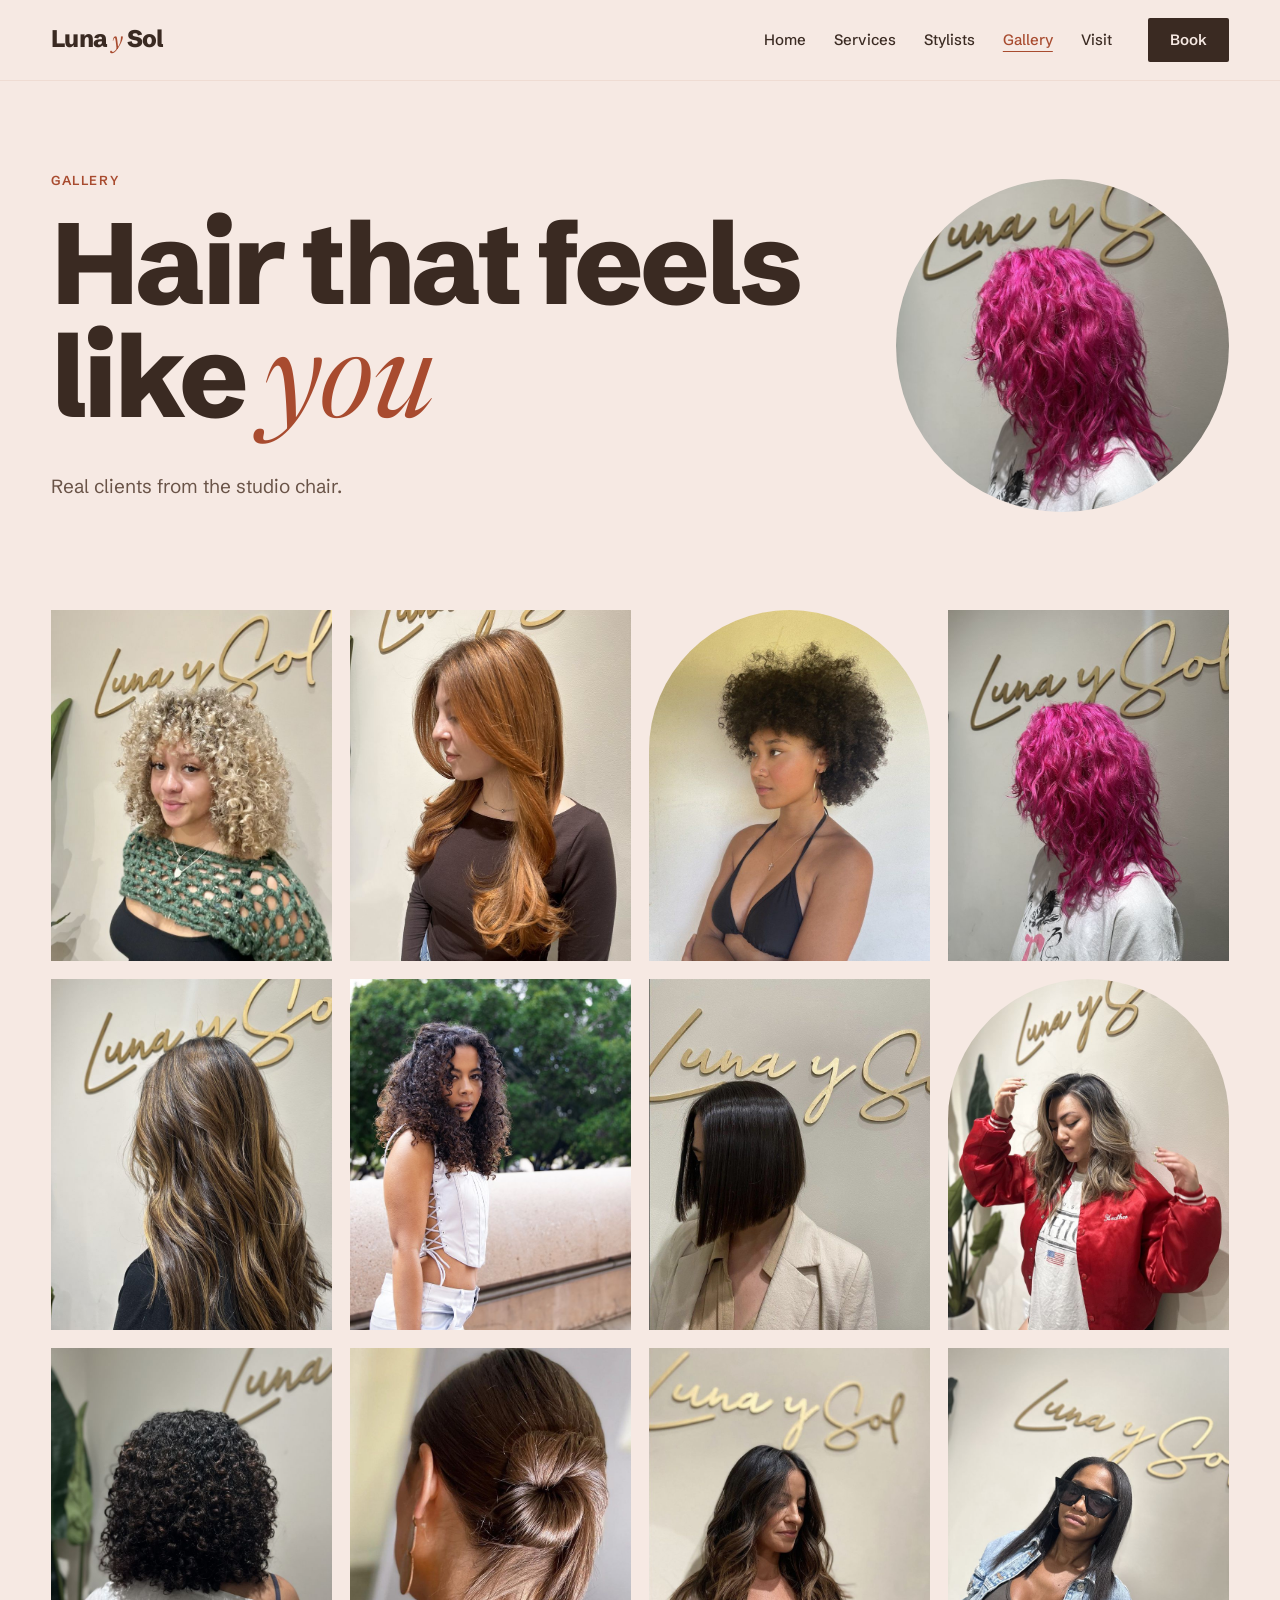
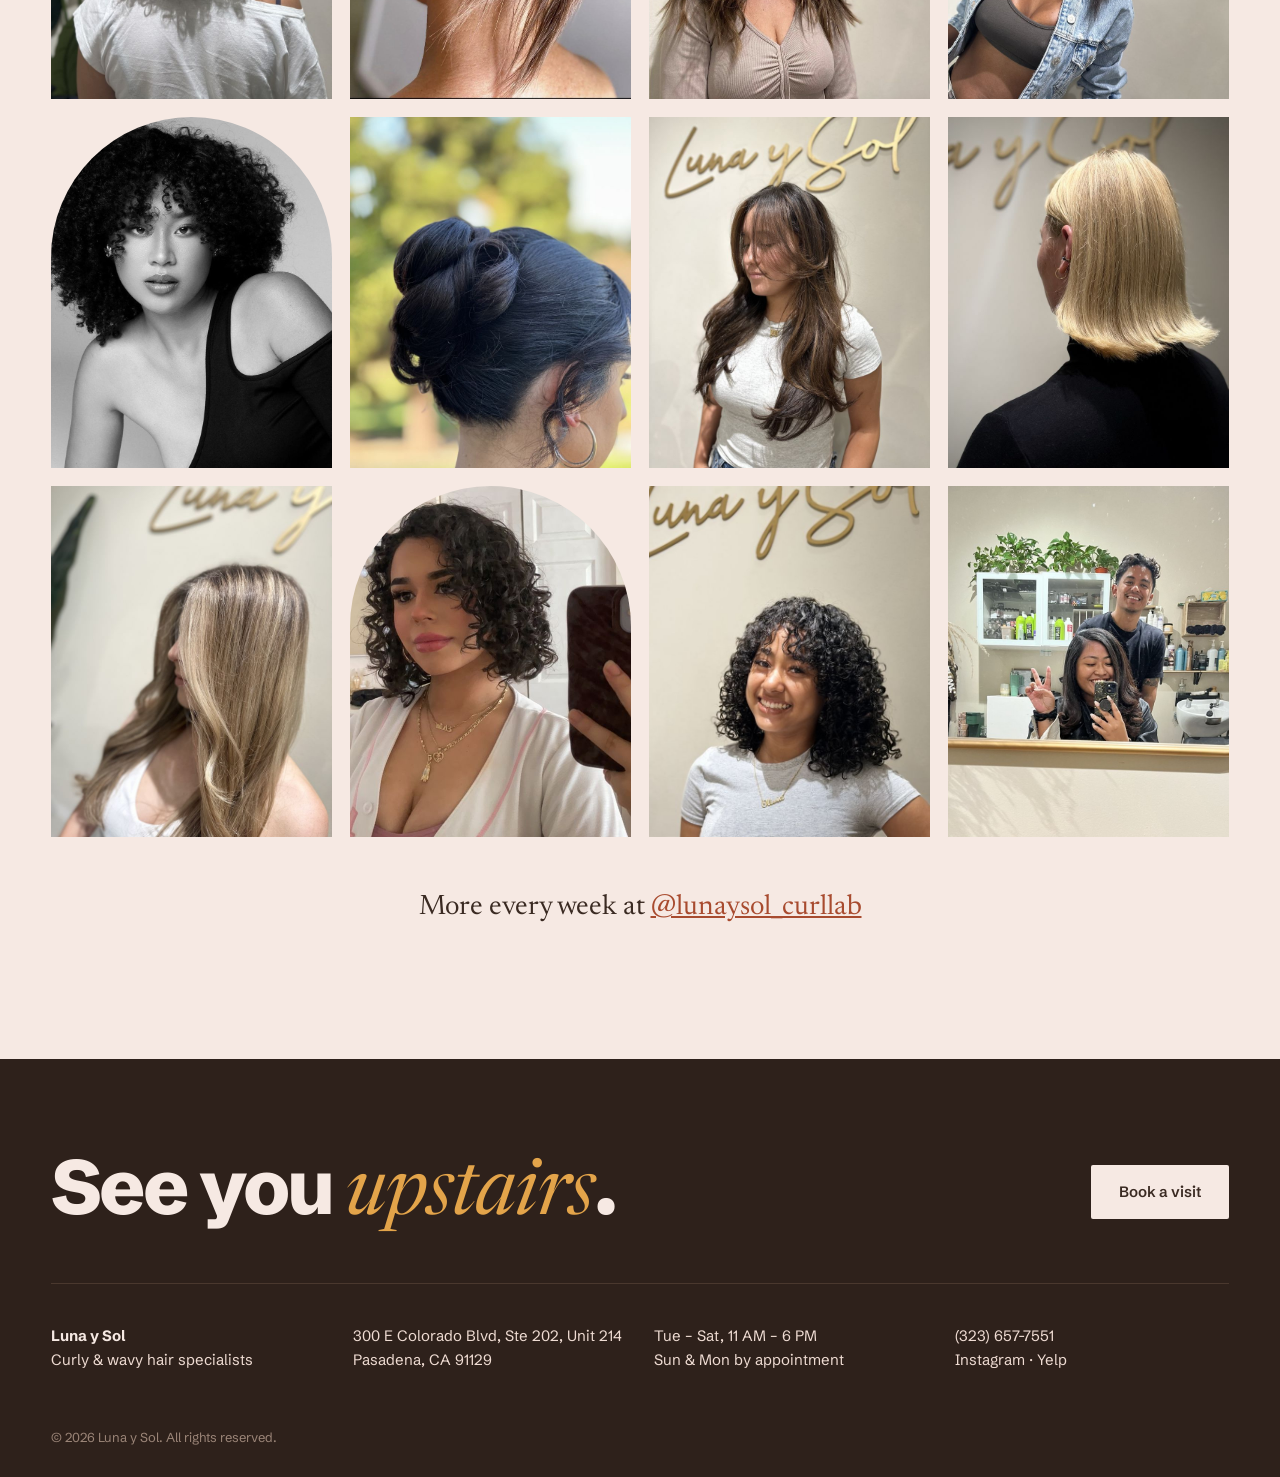
==== gallery.html @ 6b3426dd "Luna y Sol v8 concept Co-Authored-By: Claude Opus 5.5 <noreply@anthropic.com>" ====
<!doctype html>
<html lang="en">
<head>
<meta charset="utf-8">
<meta name="viewport" content="width=device-width, initial-scale=1">
<title>Gallery | Luna y Sol</title>
<meta name="description" content="Boutique hair studio in Old Pasadena. Curly and wavy cuts, lived-in color, texture services and extensions.">
<link rel="preconnect" href="https://fonts.googleapis.com">
<link rel="preconnect" href="https://fonts.gstatic.com" crossorigin>
<link href="https://fonts.googleapis.com/css2?family=Newsreader:ital,opsz,wght@0,6..72,400;1,6..72,400&family=Schibsted+Grotesk:wght@400;500;600;700;800&display=swap" rel="stylesheet">
<link rel="stylesheet" href="styles.css">

</head>
<body>
<a class="skip" href="#main">Skip to content</a>
<header class="site-head">
  <a class="mark" href="index.html">Luna <i>y</i> Sol</a>
  <nav class="nav" aria-label="Main"><a href="index.html">Home</a>
<a href="services.html">Services</a>
<a href="stylists.html">Stylists</a>
<a href="gallery.html" aria-current="page">Gallery</a>
<a href="visit.html">Visit</a></nav>
  <a class="head-book" href="visit.html#book">Book</a>
  <details class="menu">
    <summary>Menu</summary>
    <nav aria-label="Mobile"><a href="index.html">Home</a>
<a href="services.html">Services</a>
<a href="stylists.html">Stylists</a>
<a href="gallery.html" aria-current="page">Gallery</a>
<a href="visit.html">Visit</a><a href="visit.html#book">Book</a></nav>
  </details>
</header>
<main id="main">
<section class="page-head">
  <div>
    <p class="label">Gallery</p>
    <h1>Hair that feels like <i>you</i></h1>
    <p class="lede">Real clients from the studio chair.</p>
  </div>
  <img class="ph-sun" src="images/photo14.jpg" alt="">
</section>
<div class="gal">
<figure><img src="images/photo16.jpg" alt="Blonde spiral curls under the gold Luna y Sol sign" loading="lazy"></figure>
<figure><img src="images/photo12.jpg" alt="Long copper layers with soft face-framing" loading="lazy"></figure>
<figure><img src="images/photo4.jpg" alt="Rounded coily shape, natural texture" loading="lazy"></figure>
<figure><img src="images/photo14.jpg" alt="Vivid magenta waves" loading="lazy"></figure>
<figure><img src="images/photo18.jpg" alt="Lived-in brunette balayage" loading="lazy"></figure>
<figure><img src="images/photo2.jpg" alt="Defined curls photographed outdoors" loading="lazy"></figure>
<figure><img src="images/photo15.jpg" alt="Glossy blunt bob" loading="lazy"></figure>
<figure><img src="images/photo3.jpg" alt="Bronde waves with curtain fringe" loading="lazy"></figure>
<figure><img src="images/photo19.jpg" alt="Dense curly cut from behind" loading="lazy"></figure>
<figure><img src="images/photo11.jpg" alt="Low sculpted bun" loading="lazy"></figure>
<figure><img src="images/photo5.jpg" alt="Dark chocolate waves" loading="lazy"></figure>
<figure><img src="images/photo13.jpg" alt="Sleek long straight hair" loading="lazy"></figure>
<figure><img src="images/photo1.jpg" alt="Black and white portrait of full curls" loading="lazy"></figure>
<figure><img src="images/photo17.jpg" alt="Twisted updo with pins" loading="lazy"></figure>
<figure><img src="images/photo6.jpg" alt="Long layers with curtain bangs" loading="lazy"></figure>
<figure><img src="images/photo10.jpg" alt="Platinum blunt bob from behind" loading="lazy"></figure>
<figure><img src="images/photo20.jpg" alt="Soft blonde ribbons of color" loading="lazy"></figure>
<figure><img src="images/photo7.jpg" alt="Curly bob mirror selfie" loading="lazy"></figure>
<figure><img src="images/photo9.jpg" alt="Smiling client with shoulder-length curls" loading="lazy"></figure>
<figure><img src="images/photo8.jpg" alt="Hector and a client in the studio mirror" loading="lazy"></figure>
</div>
<p class="gal-more">More every week at <a href="https://www.instagram.com/lunaysol_curllab/">@lunaysol_curllab</a></p>
</main>
<footer class="site-foot">
  <div class="foot-top">
    <p class="foot-tag">See you <i>upstairs</i>.</p>
    <a class="btn light" href="visit.html#book">Book a visit</a>
  </div>
  <div class="foot-grid">
    <p><b>Luna y Sol</b><br>Curly &amp; wavy hair specialists</p>
    <p>300 E Colorado Blvd, Ste 202, Unit 214<br>Pasadena, CA 91129</p>
    <p>Tue – Sat, 11 AM – 6 PM<br>Sun &amp; Mon by appointment</p>
    <p><a href="tel:+13236577551">(323) 657-7551</a><br><a href="https://www.instagram.com/lunaysol_curllab/">Instagram</a> · <a href="https://www.yelp.com/biz/luna-y-sol-pasadena">Yelp</a></p>
  </div>
  <p class="copy">&copy; 2026 Luna y Sol. All rights reserved.</p>
</footer>
</body>
</html>
---- styles.css ----
:root{
  --clay:#A84B2F; --clay-2:#8C3B23; --sun:#E3A44A;
  --blush:#F6E9E3; --blush-2:#EFDCD3; --pampas:#C9AE8A;
  --brass:#B08D57; --brass-deep:#7A5C30;
  --espresso:#3A2A22; --espresso-2:#2E211B; --muted:#6A5448;
  --sans:"Schibsted Grotesk", system-ui, sans-serif; --serif:"Newsreader", Georgia, serif;
  --pad:clamp(16px,4vw,60px);
}
*{box-sizing:border-box}
html{scroll-behavior:smooth}
body{margin:0;background:var(--blush);color:var(--espresso);font:400 17px/1.6 var(--sans);-webkit-font-smoothing:antialiased}
img{display:block;max-width:100%}
a{color:inherit}
h1,h2,h3{font-family:var(--sans);font-weight:800;letter-spacing:-.035em;line-height:.98;margin:0}
i{font-family:var(--serif);font-weight:400;font-style:italic;letter-spacing:-.01em}
p{margin:0 0 1em}
.label{font:600 13px/1.4 var(--sans);letter-spacing:.12em;text-transform:uppercase;color:var(--clay);margin:0 0 18px}
.skip{position:absolute;left:-999px}.skip:focus{left:16px;top:16px;background:#fff;padding:8px 12px;z-index:9}
:focus-visible{outline:2px solid var(--clay);outline-offset:3px}
.btn{display:inline-block;background:var(--clay);color:var(--blush);padding:15px 28px;border-radius:2px;text-decoration:none;font-weight:600;font-size:15px;transition:background .2s}
.btn:hover{background:var(--clay-2)}
.btn.light{background:var(--blush);color:var(--espresso)}
.btn.light:hover{background:#fff}
.u-link{font-weight:600;font-size:15px;text-decoration:underline;text-underline-offset:5px;text-decoration-thickness:1px}
.u-link.light{color:var(--blush)}
.actions{display:flex;flex-wrap:wrap;align-items:center;gap:20px 28px;margin-top:28px}
.actions.center{justify-content:center}

/* header */
.site-head{display:flex;align-items:center;gap:36px;padding:18px var(--pad);background:var(--blush);position:sticky;top:0;z-index:20;border-bottom:1px solid var(--blush-2)}
.mark{font:800 24px/1 var(--sans);letter-spacing:-.03em;text-decoration:none;margin-right:auto}
.mark i{color:var(--clay)}
.nav{display:flex;gap:28px;font-weight:500;font-size:15px}
.nav a{text-decoration:none}
.nav a:hover,.nav a[aria-current]{color:var(--clay)}
.nav a[aria-current]{text-decoration:underline;text-underline-offset:6px}
.head-book{background:var(--espresso);color:var(--blush);padding:10px 22px;text-decoration:none;font-weight:600;font-size:15px;border-radius:2px}
.head-book:hover{background:var(--clay)}
.menu{display:none;position:relative}
.menu summary{list-style:none;cursor:pointer;font-weight:700;font-size:15px}
.menu summary::-webkit-details-marker{display:none}
.menu nav{position:absolute;right:0;top:40px;background:var(--espresso);color:var(--blush);display:flex;flex-direction:column;min-width:220px;padding:10px 0}
.menu nav a{padding:12px 22px;text-decoration:none}

/* hero */
.hero{padding:clamp(32px,5vw,72px) var(--pad) clamp(56px,7vw,96px);overflow:hidden}
.hero-stage{display:grid;grid-template-columns:1fr auto 1fr;align-items:center;gap:clamp(12px,2vw,32px)}
.w{font:800 clamp(64px,13vw,220px)/.8 var(--sans);letter-spacing:-.06em}
.w1{text-align:right}
.w2{color:var(--clay)}
.w1 i{font-family:var(--serif);font-weight:400;color:var(--clay);font-size:.62em;letter-spacing:0}
.sun{width:clamp(240px,34vw,520px);aspect-ratio:1;border-radius:50%;overflow:hidden;background:var(--sun)}
.sun img{width:100%;height:100%;object-fit:cover;object-position:center 40%}
.hero-foot{display:grid;grid-template-columns:auto 1fr auto;gap:20px 48px;align-items:end;margin-top:clamp(40px,5vw,72px);padding-top:24px;border-top:2px solid var(--espresso)}
.hero-foot h1{font-size:clamp(34px,3.6vw,56px)}
.hero-foot h1 i{color:var(--clay)}
.hero-foot p{margin:0;max-width:22em;color:var(--muted)}
.hero-foot .actions{margin:0}

/* intro */
.intro{padding:clamp(64px,9vw,140px) var(--pad);background:var(--blush-2)}
.intro-big{font:700 clamp(30px,3.9vw,60px)/1.08 var(--sans);letter-spacing:-.03em;max-width:20em}
.intro-big span{color:var(--clay)}
.intro-small{font:400 clamp(20px,1.8vw,26px)/1.4 var(--serif);margin:32px 0 0 auto;max-width:24em}

/* menu board */
.board{background:var(--clay);color:var(--blush);padding:clamp(64px,9vw,130px) var(--pad)}
.board-head{display:flex;justify-content:space-between;align-items:end;gap:20px 60px;flex-wrap:wrap;margin-bottom:40px}
.board-head h2{font-size:clamp(56px,8vw,128px)}
.board-head p{max-width:28em;margin:0}
.board-row{border-top:1px solid rgba(246,233,227,.4)}
.board-row:last-of-type{border-bottom:1px solid rgba(246,233,227,.4)}
.board-row summary{list-style:none;cursor:pointer;display:flex;justify-content:space-between;align-items:baseline;gap:20px;padding:22px 0}
.board-row summary::-webkit-details-marker{display:none}
.b-name{font:800 clamp(34px,5.2vw,84px)/1 var(--sans);letter-spacing:-.045em;transition:transform .25s}
.board-row summary:hover .b-name{transform:translateX(12px)}
.b-kick{font-family:var(--serif);font-size:clamp(18px,1.6vw,24px);white-space:nowrap;position:relative;padding-right:34px}
.b-kick::after{content:"+";position:absolute;right:0;top:-2px;font:400 26px var(--sans)}
.board-row[open] .b-kick::after{content:"–"}
.b-body{display:grid;grid-template-columns:220px 1fr;gap:clamp(20px,4vw,56px);padding:4px 0 40px;align-items:start}
.b-body img{aspect-ratio:3/4;object-fit:cover;width:100%;border-radius:999px 999px 0 0}
.b-body p{font-size:19px;max-width:36em}
.b-body ul{list-style:none;padding:0;margin:0 0 28px;display:flex;flex-wrap:wrap;gap:10px 26px;font-weight:600}
.board-note{margin:36px 0 0}.board-note a{font-weight:600}
.board.full{padding-top:clamp(40px,5vw,64px)}

/* signature */
.signature{display:grid;grid-template-columns:1fr 1fr;align-items:center;gap:clamp(32px,6vw,100px);padding:clamp(72px,10vw,150px) var(--pad) clamp(72px,10vw,150px) 0;overflow:hidden}
.sig-sun{aspect-ratio:1;border-radius:0 50% 50% 0;overflow:hidden;background:var(--sun)}
.sig-sun img{width:100%;height:100%;object-fit:cover;object-position:center 30%}
.sig-copy h2{font-size:clamp(48px,6vw,96px);margin-bottom:28px}
.sig-copy h2 i{color:var(--clay)}
.sig-copy .result{font:400 26px/1.3 var(--serif);color:var(--clay);margin:24px 0}
.steps{list-style:none;counter-reset:s;padding:0;margin:0 0 32px}
.steps li{counter-increment:s;padding:12px 0;border-top:1px solid var(--pampas);font-weight:600}
.steps li::before{content:counter(s,decimal-leading-zero);color:var(--clay);margin-right:18px;font-weight:500}

/* textures */
.textures{padding:0 var(--pad) clamp(72px,10vw,150px);text-align:center}
.textures h2{font-size:clamp(40px,5.4vw,84px);margin-bottom:56px}
.textures h2 i{color:var(--clay)}
.tx-row{display:grid;grid-template-columns:repeat(4,1fr);gap:clamp(16px,3vw,44px)}
.tx-row figure{margin:0}
.tx-row img{aspect-ratio:1;border-radius:50%;object-fit:cover;width:100%;transition:transform .35s}
.tx-row figure:hover img{transform:scale(1.03)}
.tx-row figcaption{padding-top:18px;color:var(--muted);font-size:15px}
.tx-row b{display:block;font:800 30px/1.1 var(--sans);letter-spacing:-.03em;color:var(--espresso);margin-bottom:4px}

/* stylists home */
.stylists-home{background:var(--espresso);color:var(--blush-2);padding:clamp(72px,10vw,140px) var(--pad)}
.sth-head{display:flex;justify-content:space-between;align-items:end;flex-wrap:wrap;gap:20px;margin-bottom:56px}
.sth-head h2{font-size:clamp(48px,7vw,112px);color:var(--blush)}
.sth-head i{color:var(--sun)}
.st-pair{display:grid;grid-template-columns:1fr 1fr;gap:clamp(24px,4vw,64px)}
.st-card:nth-child(2){margin-top:110px}
.st-card img{aspect-ratio:4/5;object-fit:cover;object-position:center 25%;width:100%;margin-bottom:22px}
.st-card h3{font-size:48px;color:var(--blush)}
.st-card .label{color:var(--sun);margin:8px 0 14px}
.st-card p:last-child{max-width:30em}

/* reviews */
.reviews{padding:clamp(72px,10vw,140px) var(--pad);text-align:center}
.rev-stack{max-width:960px;margin:0 auto 36px}
.rev-stack blockquote{margin:0;padding:36px 0}
.rev-stack blockquote+blockquote{border-top:1px solid var(--pampas)}
.rev-stack p{font:400 clamp(24px,2.6vw,38px)/1.25 var(--serif)}
cite{font-style:normal;font-weight:700;font-size:14px;letter-spacing:.12em;text-transform:uppercase;color:var(--clay)}

/* visit home */
.visit-home{display:grid;grid-template-columns:3fr 2fr;background:var(--clay);color:var(--blush)}
.vh-block{padding:clamp(64px,9vw,130px) var(--pad)}
.vh-block .label{color:var(--blush-2)}
.vh-block h2{font-size:clamp(44px,5.6vw,90px);margin-bottom:28px}
.vh-hours{background:var(--clay-2);padding:clamp(64px,9vw,130px) var(--pad)}
.vh-hours h3{font-size:32px;margin-bottom:20px}
.hours{width:100%;border-collapse:collapse}
.hours th,.hours td{text-align:left;font-weight:500;padding:11px 0;border-bottom:1px solid rgba(246,233,227,.3)}
.hours td{text-align:right;font-weight:400}
.hours.dark th,.hours.dark td{border-color:var(--pampas)}

/* footer */
.site-foot{background:var(--espresso-2);color:var(--blush-2);padding:clamp(56px,7vw,100px) var(--pad) 30px}
.foot-top{display:flex;justify-content:space-between;align-items:center;flex-wrap:wrap;gap:24px;padding-bottom:48px;border-bottom:1px solid #4a382e}
.foot-tag{font:800 clamp(40px,6vw,92px)/1 var(--sans);letter-spacing:-.04em;margin:0;color:var(--blush)}
.foot-tag i{color:var(--sun)}
.foot-grid{display:grid;grid-template-columns:repeat(4,1fr);gap:28px;padding-top:40px;font-size:15px}
.foot-grid b{color:var(--blush)}
.foot-grid a{text-decoration:none}.foot-grid a:hover{color:var(--sun)}
.copy{font-size:13px;color:#9b8578;margin:40px 0 0}

/* page head */
.page-head{display:grid;grid-template-columns:1fr auto;gap:40px;align-items:center;padding:clamp(48px,7vw,100px) var(--pad)}
.page-head h1{font-size:clamp(56px,9vw,150px)}
.page-head h1 i{color:var(--clay)}
.lede{max-width:30em;margin-top:24px;font-size:19px;color:var(--muted)}
.ph-sun{width:clamp(180px,26vw,380px);aspect-ratio:1;border-radius:50%;object-fit:cover}

/* services page */
.pricing{padding:clamp(64px,9vw,130px) var(--pad);max-width:1000px}
.pricing h2{font-size:clamp(40px,5vw,72px);margin-bottom:24px}
.pricing h2 i{color:var(--clay)}
.pricing p{font-size:20px;color:var(--muted)}

/* stylists page */
.st-list{padding:0 var(--pad)}
.st-full{display:grid;grid-template-columns:5fr 7fr;gap:clamp(28px,5vw,90px);align-items:center;padding:clamp(48px,7vw,100px) 0;border-top:2px solid var(--espresso)}
.st-sun{aspect-ratio:4/5;border-radius:999px 999px 0 0;overflow:hidden}
.st-sun img{width:100%;height:100%;object-fit:cover;object-position:center 25%}
.st-full h2{font-size:clamp(64px,9vw,150px);margin-bottom:24px}
.st-bio{font:400 clamp(21px,1.9vw,28px)/1.45 var(--serif)}
.st-full .btn{margin-top:14px}

/* gallery */
.gal{display:grid;grid-template-columns:repeat(4,1fr);gap:clamp(10px,1.4vw,20px);padding:0 var(--pad)}
.gal figure{margin:0}
.gal img{width:100%;aspect-ratio:4/5;object-fit:cover}
.gal figure:nth-child(5n+3) img{border-radius:999px 999px 0 0}
.gal-more{text-align:center;padding:56px var(--pad) 110px;font:400 28px var(--serif)}
.gal-more a{color:var(--clay)}

/* visit page */
.visit-page{display:grid;grid-template-columns:3fr 2fr;gap:clamp(32px,6vw,100px);padding:0 var(--pad) clamp(56px,8vw,110px)}
.vp-col h2{font-size:32px;margin-bottom:22px}
.vp-big{font:700 clamp(26px,2.6vw,38px)/1.2 var(--sans);letter-spacing:-.02em}
.expect{background:var(--blush-2);padding:clamp(56px,8vw,110px) var(--pad)}
.expect h2{font-size:clamp(40px,5vw,72px);margin-bottom:36px}
.expect h2 i{color:var(--clay)}
.expect ul{list-style:none;padding:0;margin:0;display:grid;grid-template-columns:repeat(5,1fr);gap:0 28px}
.expect li{padding:16px 0;border-top:1px solid var(--pampas);font-weight:500}
.book{background:var(--clay);color:var(--blush);text-align:center;padding:clamp(72px,10vw,150px) var(--pad);scroll-margin-top:70px}
.book h2{font-size:clamp(48px,7vw,112px);margin-bottom:28px}
.book h2 i{color:var(--espresso)}
.book p{max-width:34em;margin:0 auto;font-size:19px}

@media (max-width:1000px){
  .nav,.head-book{display:none}
  .menu{display:block}
  .hero-foot{grid-template-columns:1fr}
  .signature{grid-template-columns:1fr;padding-right:var(--pad)}
  .sig-sun{width:88%}
  .sig-copy{padding-left:var(--pad)}
  .tx-row{grid-template-columns:1fr 1fr;row-gap:40px}
  .visit-home{grid-template-columns:1fr}
  .foot-grid{grid-template-columns:1fr 1fr}
  .st-full,.visit-page{grid-template-columns:1fr}
  .st-sun{max-width:440px}
  .gal{grid-template-columns:repeat(3,1fr)}
  .expect ul{grid-template-columns:repeat(2,1fr)}
}
@media (max-width:640px){
  body{font-size:16px}
  .hero-stage{grid-template-columns:1fr;justify-items:center;gap:0}
  .w{font-size:clamp(84px,27vw,150px)}
  .w1{text-align:center;margin-bottom:-.12em;position:relative;z-index:1}
  .w2{margin-top:-.12em;position:relative;z-index:1}
  .sun{width:78vw}
  .board-row summary{flex-direction:column;gap:6px}
  .b-kick{padding-right:0}
  .b-kick::after{display:none}
  .b-body{grid-template-columns:1fr}
  .b-body img{max-width:240px}
  .st-pair{grid-template-columns:1fr}
  .st-card:nth-child(2){margin-top:20px}
  .foot-grid{grid-template-columns:1fr}
  .page-head{grid-template-columns:1fr}
  .ph-sun{width:160px;order:-1}
  .gal{grid-template-columns:1fr 1fr}
  .expect ul{grid-template-columns:1fr}
}
@media (prefers-reduced-motion:reduce){*{transition:none!important;scroll-behavior:auto!important}}
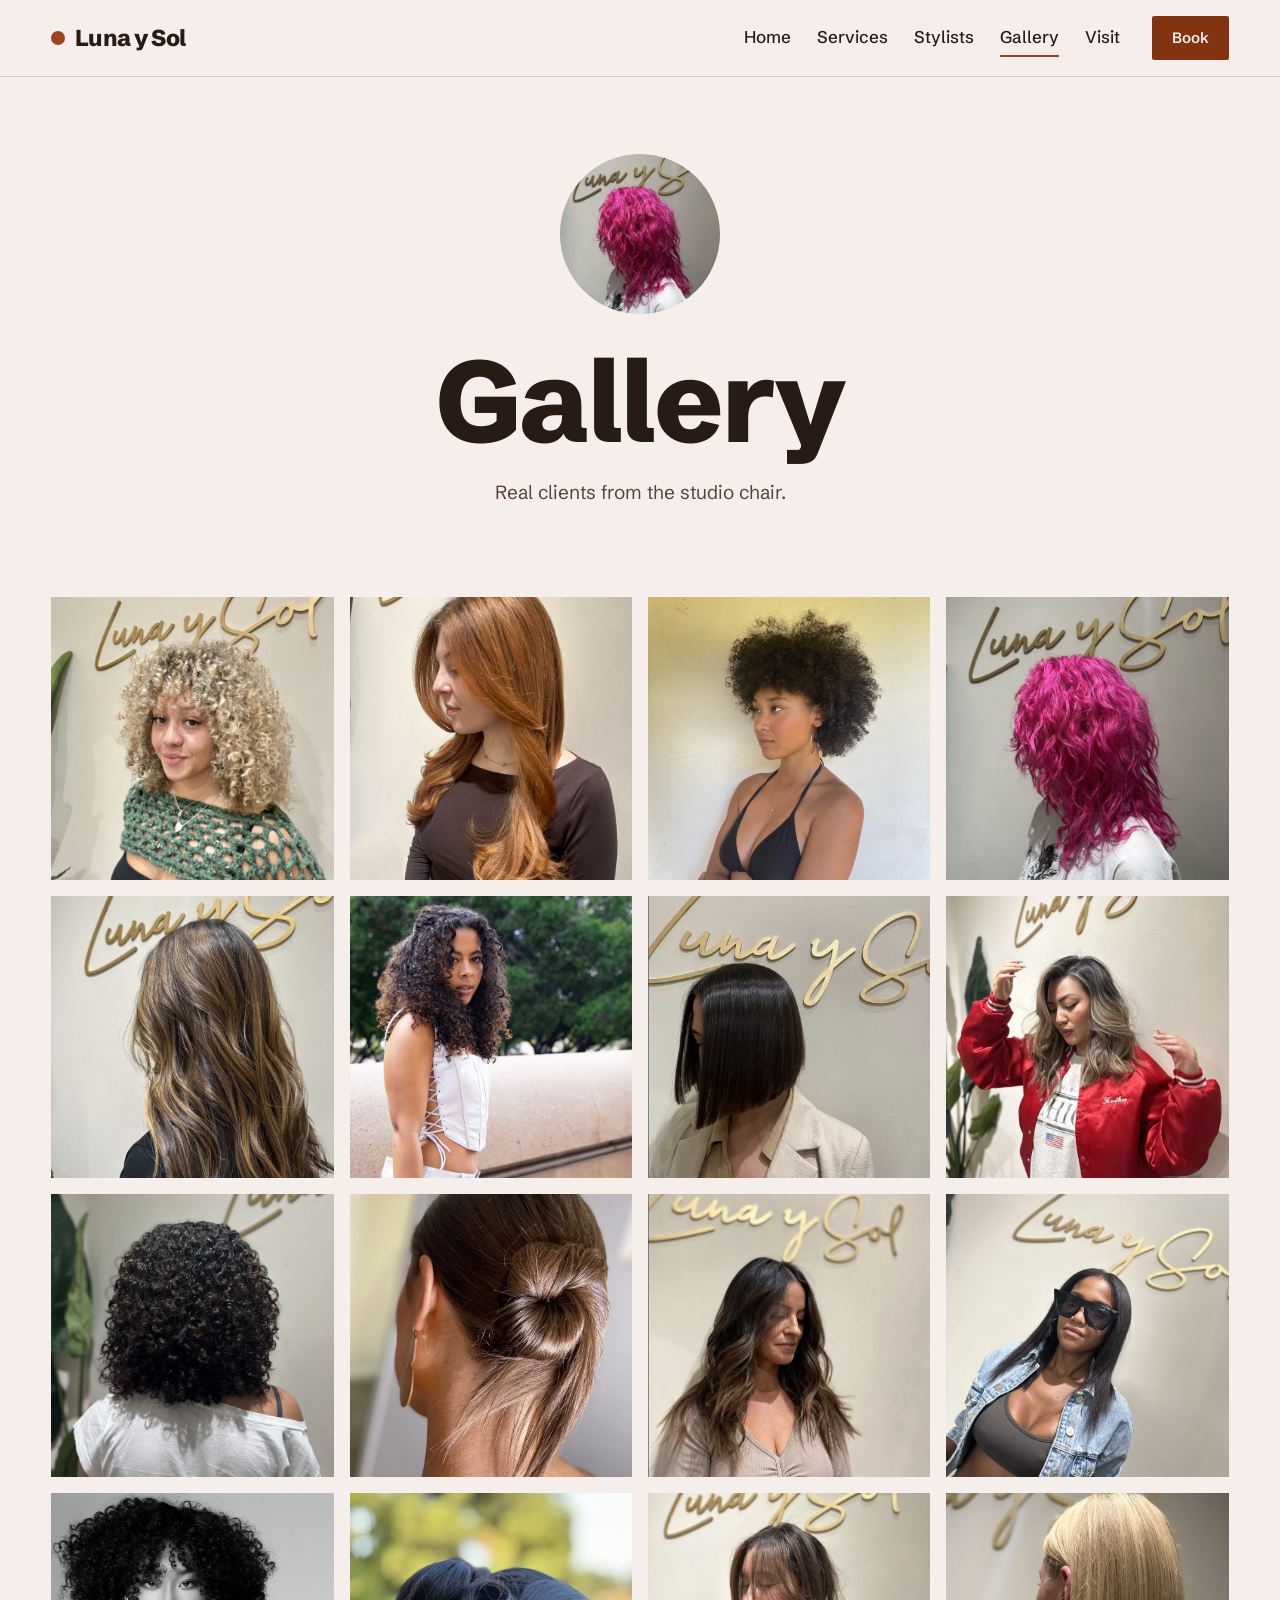
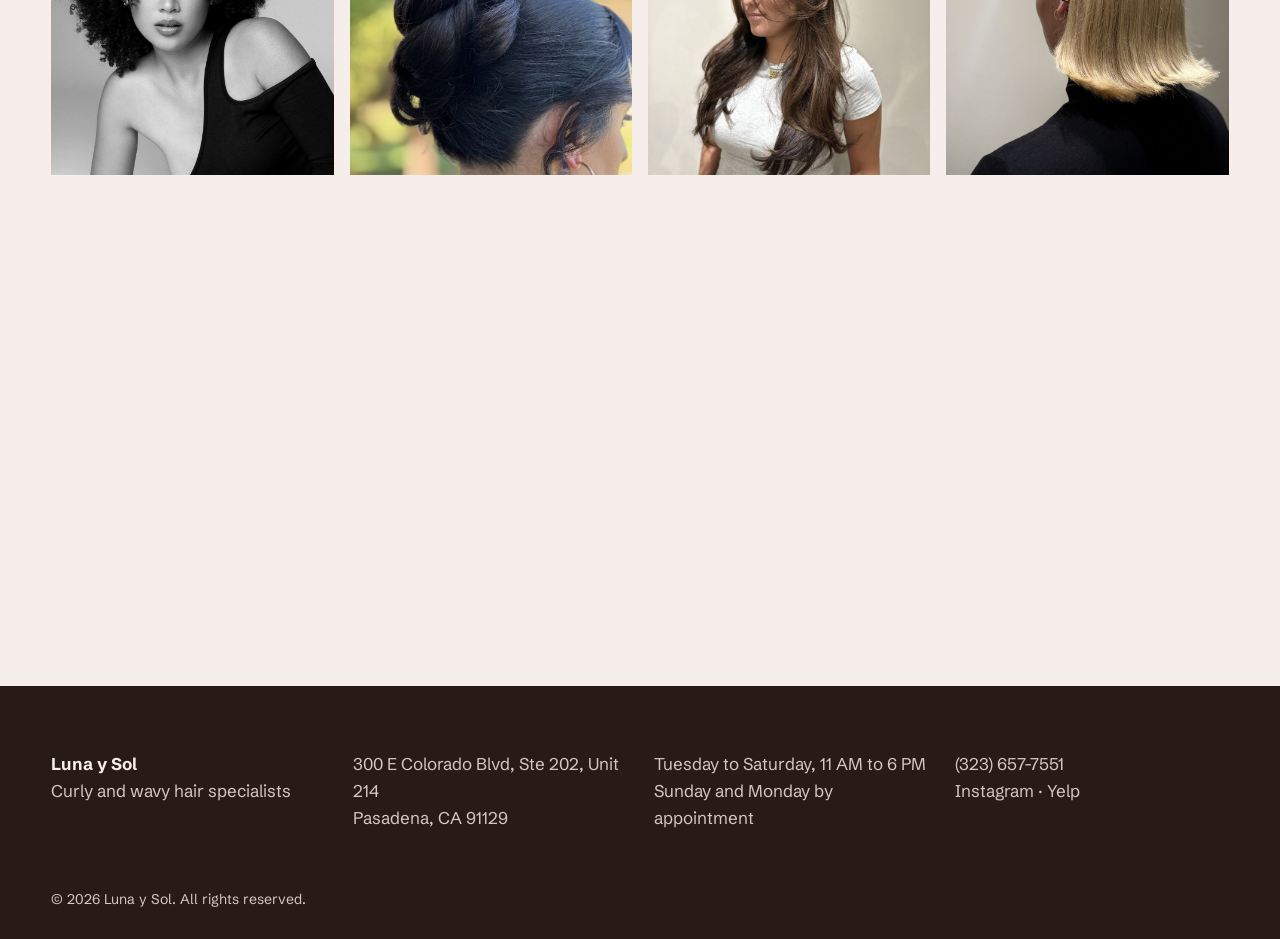
==== commit 35c47bb9: "Simplify design: verified OKLCH palette, plain titles, centered images, scroll reveal Co-Authored-By" ====
--- a/gallery.html
+++ b/gallery.html
@@ -7,20 +7,19 @@
 <meta name="description" content="Boutique hair studio in Old Pasadena. Curly and wavy cuts, lived-in color, texture services and extensions.">
 <link rel="preconnect" href="https://fonts.googleapis.com">
 <link rel="preconnect" href="https://fonts.gstatic.com" crossorigin>
-<link href="https://fonts.googleapis.com/css2?family=Newsreader:ital,opsz,wght@0,6..72,400;1,6..72,400&family=Schibsted+Grotesk:wght@400;500;600;700;800&display=swap" rel="stylesheet">
+<link href="https://fonts.googleapis.com/css2?family=Schibsted+Grotesk:wght@400;500;600;700;800&display=swap" rel="stylesheet">
 <link rel="stylesheet" href="styles.css">
-
 </head>
 <body>
 <a class="skip" href="#main">Skip to content</a>
 <header class="site-head">
-  <a class="mark" href="index.html">Luna <i>y</i> Sol</a>
+  <a class="mark" href="index.html"><span class="dot" aria-hidden="true"></span>Luna y Sol</a>
   <nav class="nav" aria-label="Main"><a href="index.html">Home</a>
 <a href="services.html">Services</a>
 <a href="stylists.html">Stylists</a>
 <a href="gallery.html" aria-current="page">Gallery</a>
 <a href="visit.html">Visit</a></nav>
-  <a class="head-book" href="visit.html#book">Book</a>
+  <a class="btn btn-sm" href="visit.html#book">Book</a>
   <details class="menu">
     <summary>Menu</summary>
     <nav aria-label="Mobile"><a href="index.html">Home</a>
@@ -31,50 +30,52 @@
   </details>
 </header>
 <main id="main">
-<section class="page-head">
-  <div>
-    <p class="label">Gallery</p>
-    <h1>Hair that feels like <i>you</i></h1>
-    <p class="lede">Real clients from the studio chair.</p>
-  </div>
-  <img class="ph-sun" src="images/photo14.jpg" alt="">
+<section class="page-head" data-r>
+  <div class="circle sm"><img src="images/photo14.jpg" alt=""></div>
+  <h1>Gallery</h1>
+  <p>Real clients from the studio chair.</p>
 </section>
 <div class="gal">
-<figure><img src="images/photo16.jpg" alt="Blonde spiral curls under the gold Luna y Sol sign" loading="lazy"></figure>
-<figure><img src="images/photo12.jpg" alt="Long copper layers with soft face-framing" loading="lazy"></figure>
-<figure><img src="images/photo4.jpg" alt="Rounded coily shape, natural texture" loading="lazy"></figure>
-<figure><img src="images/photo14.jpg" alt="Vivid magenta waves" loading="lazy"></figure>
-<figure><img src="images/photo18.jpg" alt="Lived-in brunette balayage" loading="lazy"></figure>
-<figure><img src="images/photo2.jpg" alt="Defined curls photographed outdoors" loading="lazy"></figure>
-<figure><img src="images/photo15.jpg" alt="Glossy blunt bob" loading="lazy"></figure>
-<figure><img src="images/photo3.jpg" alt="Bronde waves with curtain fringe" loading="lazy"></figure>
-<figure><img src="images/photo19.jpg" alt="Dense curly cut from behind" loading="lazy"></figure>
-<figure><img src="images/photo11.jpg" alt="Low sculpted bun" loading="lazy"></figure>
-<figure><img src="images/photo5.jpg" alt="Dark chocolate waves" loading="lazy"></figure>
-<figure><img src="images/photo13.jpg" alt="Sleek long straight hair" loading="lazy"></figure>
-<figure><img src="images/photo1.jpg" alt="Black and white portrait of full curls" loading="lazy"></figure>
-<figure><img src="images/photo17.jpg" alt="Twisted updo with pins" loading="lazy"></figure>
-<figure><img src="images/photo6.jpg" alt="Long layers with curtain bangs" loading="lazy"></figure>
-<figure><img src="images/photo10.jpg" alt="Platinum blunt bob from behind" loading="lazy"></figure>
-<figure><img src="images/photo20.jpg" alt="Soft blonde ribbons of color" loading="lazy"></figure>
-<figure><img src="images/photo7.jpg" alt="Curly bob mirror selfie" loading="lazy"></figure>
-<figure><img src="images/photo9.jpg" alt="Smiling client with shoulder-length curls" loading="lazy"></figure>
-<figure><img src="images/photo8.jpg" alt="Hector and a client in the studio mirror" loading="lazy"></figure>
+<figure data-r><img src="images/photo16.jpg" alt="Blonde spiral curls under the gold Luna y Sol sign" loading="lazy"></figure>
+<figure data-r><img src="images/photo12.jpg" alt="Long copper layers with soft face-framing" loading="lazy"></figure>
+<figure data-r><img src="images/photo4.jpg" alt="Rounded coily shape, natural texture" loading="lazy"></figure>
+<figure data-r><img src="images/photo14.jpg" alt="Vivid magenta waves" loading="lazy"></figure>
+<figure data-r><img src="images/photo18.jpg" alt="Lived-in brunette balayage" loading="lazy"></figure>
+<figure data-r><img src="images/photo2.jpg" alt="Defined curls photographed outdoors" loading="lazy"></figure>
+<figure data-r><img src="images/photo15.jpg" alt="Glossy blunt bob" loading="lazy"></figure>
+<figure data-r><img src="images/photo3.jpg" alt="Bronde waves with curtain fringe" loading="lazy"></figure>
+<figure data-r><img src="images/photo19.jpg" alt="Dense curly cut from behind" loading="lazy"></figure>
+<figure data-r><img src="images/photo11.jpg" alt="Low sculpted bun" loading="lazy"></figure>
+<figure data-r><img src="images/photo5.jpg" alt="Dark chocolate waves" loading="lazy"></figure>
+<figure data-r><img src="images/photo13.jpg" alt="Sleek long straight hair" loading="lazy"></figure>
+<figure data-r><img src="images/photo1.jpg" alt="Black and white portrait of full curls" loading="lazy"></figure>
+<figure data-r><img src="images/photo17.jpg" alt="Twisted updo with pins" loading="lazy"></figure>
+<figure data-r><img src="images/photo6.jpg" alt="Long layers with curtain bangs" loading="lazy"></figure>
+<figure data-r><img src="images/photo10.jpg" alt="Platinum blunt bob from behind" loading="lazy"></figure>
+<figure data-r><img src="images/photo20.jpg" alt="Soft blonde ribbons of color" loading="lazy"></figure>
+<figure data-r><img src="images/photo7.jpg" alt="Curly bob mirror selfie" loading="lazy"></figure>
+<figure data-r><img src="images/photo9.jpg" alt="Smiling client with shoulder-length curls" loading="lazy"></figure>
+<figure data-r><img src="images/photo8.jpg" alt="Hector and a client in the studio mirror" loading="lazy"></figure>
 </div>
-<p class="gal-more">More every week at <a href="https://www.instagram.com/lunaysol_curllab/">@lunaysol_curllab</a></p>
+<p class="center gal-more" data-r>More every week at <a href="https://www.instagram.com/lunaysol_curllab/">@lunaysol_curllab</a>.</p>
 </main>
 <footer class="site-foot">
-  <div class="foot-top">
-    <p class="foot-tag">See you <i>upstairs</i>.</p>
-    <a class="btn light" href="visit.html#book">Book a visit</a>
-  </div>
   <div class="foot-grid">
-    <p><b>Luna y Sol</b><br>Curly &amp; wavy hair specialists</p>
+    <p><b>Luna y Sol</b><br>Curly and wavy hair specialists</p>
     <p>300 E Colorado Blvd, Ste 202, Unit 214<br>Pasadena, CA 91129</p>
-    <p>Tue – Sat, 11 AM – 6 PM<br>Sun &amp; Mon by appointment</p>
+    <p>Tuesday to Saturday, 11 AM to 6 PM<br>Sunday and Monday by appointment</p>
     <p><a href="tel:+13236577551">(323) 657-7551</a><br><a href="https://www.instagram.com/lunaysol_curllab/">Instagram</a> · <a href="https://www.yelp.com/biz/luna-y-sol-pasadena">Yelp</a></p>
   </div>
   <p class="copy">&copy; 2026 Luna y Sol. All rights reserved.</p>
 </footer>
+<script>
+(function(){
+  var d=document.documentElement;
+  if(!('IntersectionObserver' in window)||matchMedia('(prefers-reduced-motion: reduce)').matches||/static/.test(location.search))return;
+  d.classList.add('rv');
+  var io=new IntersectionObserver(function(es){es.forEach(function(e){if(e.isIntersecting){e.target.classList.add('in');io.unobserve(e.target);}});},{rootMargin:'0px 0px -6% 0px',threshold:0.06});
+  document.querySelectorAll('[data-r]').forEach(function(el){io.observe(el);});
+})();
+</script>
 </body>
 </html>
--- a/styles.css
+++ b/styles.css
@@ -1,231 +1,168 @@
-
 :root{
-  --clay:#A84B2F; --clay-2:#8C3B23; --sun:#E3A44A;
-  --blush:#F6E9E3; --blush-2:#EFDCD3; --pampas:#C9AE8A;
-  --brass:#B08D57; --brass-deep:#7A5C30;
-  --espresso:#3A2A22; --espresso-2:#2E211B; --muted:#6A5448;
-  --sans:"Schibsted Grotesk", system-ui, sans-serif; --serif:"Newsreader", Georgia, serif;
-  --pad:clamp(16px,4vw,60px);
+  --paper:#F6EEEB;
+  --paper-2:#EDE0DB;
+  --line:#D7C7C1;
+  --muted:#58443C;
+  --ink:#281A15;
+  --primary:#9E441D;
+  --primary-2:#823411;
+  --on-primary-soft:#E7D3CB;
+  --brass:#CCA363;
+  --brass-text:#735520;
+  --brass-light:#E3C290;
+  --sans:"Schibsted Grotesk", system-ui, sans-serif;
+  --pad:clamp(16px,4vw,60px); --sec:clamp(72px,9vw,128px);
 }
 *{box-sizing:border-box}
 html{scroll-behavior:smooth}
-body{margin:0;background:var(--blush);color:var(--espresso);font:400 17px/1.6 var(--sans);-webkit-font-smoothing:antialiased}
-img{display:block;max-width:100%}
+body{margin:0;background:var(--paper);color:var(--ink);font:400 17px/1.6 var(--sans);-webkit-font-smoothing:antialiased}
+img{display:block;max-width:100%;object-fit:cover;object-position:center}
+figure{margin:0}
 a{color:inherit}
-h1,h2,h3{font-family:var(--sans);font-weight:800;letter-spacing:-.035em;line-height:.98;margin:0}
-i{font-family:var(--serif);font-weight:400;font-style:italic;letter-spacing:-.01em}
+h1,h2,h3{font-family:var(--sans);font-weight:800;font-style:normal;letter-spacing:-.025em;line-height:1.02;margin:0}
+h1{font-size:clamp(56px,9vw,128px)}
+h2{font-size:clamp(36px,4.4vw,60px)}
+h3{font-size:26px;letter-spacing:-.015em}
 p{margin:0 0 1em}
-.label{font:600 13px/1.4 var(--sans);letter-spacing:.12em;text-transform:uppercase;color:var(--clay);margin:0 0 18px}
-.skip{position:absolute;left:-999px}.skip:focus{left:16px;top:16px;background:#fff;padding:8px 12px;z-index:9}
-:focus-visible{outline:2px solid var(--clay);outline-offset:3px}
-.btn{display:inline-block;background:var(--clay);color:var(--blush);padding:15px 28px;border-radius:2px;text-decoration:none;font-weight:600;font-size:15px;transition:background .2s}
-.btn:hover{background:var(--clay-2)}
-.btn.light{background:var(--blush);color:var(--espresso)}
-.btn.light:hover{background:#fff}
-.u-link{font-weight:600;font-size:15px;text-decoration:underline;text-underline-offset:5px;text-decoration-thickness:1px}
-.u-link.light{color:var(--blush)}
-.actions{display:flex;flex-wrap:wrap;align-items:center;gap:20px 28px;margin-top:28px}
-.actions.center{justify-content:center}
+.center{text-align:center}
+.sub{font-weight:600;margin:4px 0 12px}
+.skip{position:absolute;left:-999px}.skip:focus{left:16px;top:16px;background:var(--paper);padding:8px 12px;z-index:9}
+:focus-visible{outline:2px solid var(--primary-2);outline-offset:3px}
+.btn{display:inline-block;background:var(--primary-2);color:var(--paper);padding:14px 26px;border-radius:2px;text-decoration:none;font-weight:600;transition:background .2s}
+.btn:hover{background:var(--ink)}
+.btn-sm{padding:10px 20px;font-size:15px}
+.btn-light{background:var(--paper);color:var(--ink)}
+.btn-light:hover{background:var(--paper-2)}
+.text-link{font-weight:600;text-underline-offset:5px}
+.text-link.light{color:var(--paper)}
+.actions{display:flex;flex-wrap:wrap;justify-content:center;align-items:center;gap:18px 28px;margin-top:28px}
+.actions.left{justify-content:flex-start}
+.center-head{text-align:center;max-width:720px;margin:0 auto 52px}
+.center-head h2{margin-bottom:14px}
+.center-head p{margin:0}
+.circle{aspect-ratio:1;border-radius:50%;overflow:hidden;background:var(--primary);margin:0 auto}
+.circle img{width:100%;height:100%}
 
 /* header */
-.site-head{display:flex;align-items:center;gap:36px;padding:18px var(--pad);background:var(--blush);position:sticky;top:0;z-index:20;border-bottom:1px solid var(--blush-2)}
-.mark{font:800 24px/1 var(--sans);letter-spacing:-.03em;text-decoration:none;margin-right:auto}
-.mark i{color:var(--clay)}
-.nav{display:flex;gap:28px;font-weight:500;font-size:15px}
-.nav a{text-decoration:none}
-.nav a:hover,.nav a[aria-current]{color:var(--clay)}
-.nav a[aria-current]{text-decoration:underline;text-underline-offset:6px}
-.head-book{background:var(--espresso);color:var(--blush);padding:10px 22px;text-decoration:none;font-weight:600;font-size:15px;border-radius:2px}
-.head-book:hover{background:var(--clay)}
+.site-head{display:flex;align-items:center;gap:32px;padding:16px var(--pad);background:var(--paper);position:sticky;top:0;z-index:20;border-bottom:1px solid var(--line)}
+.mark{display:flex;align-items:center;gap:10px;font:800 23px/1 var(--sans);letter-spacing:-.03em;text-decoration:none;margin-right:auto}
+.dot{width:14px;height:14px;border-radius:50%;background:var(--primary)}
+.nav{display:flex;gap:26px;font-weight:500}
+.nav a{text-decoration:none;padding:4px 0;border-bottom:2px solid transparent}
+.nav a:hover,.nav a[aria-current]{border-color:var(--primary)}
 .menu{display:none;position:relative}
-.menu summary{list-style:none;cursor:pointer;font-weight:700;font-size:15px}
+.menu summary{list-style:none;cursor:pointer;font-weight:700}
 .menu summary::-webkit-details-marker{display:none}
-.menu nav{position:absolute;right:0;top:40px;background:var(--espresso);color:var(--blush);display:flex;flex-direction:column;min-width:220px;padding:10px 0}
-.menu nav a{padding:12px 22px;text-decoration:none}
+.menu nav{position:absolute;right:0;top:38px;background:var(--ink);color:var(--paper);display:flex;flex-direction:column;min-width:220px;padding:8px 0}
+.menu nav a{padding:12px 20px;text-decoration:none}
 
 /* hero */
-.hero{padding:clamp(32px,5vw,72px) var(--pad) clamp(56px,7vw,96px);overflow:hidden}
-.hero-stage{display:grid;grid-template-columns:1fr auto 1fr;align-items:center;gap:clamp(12px,2vw,32px)}
-.w{font:800 clamp(64px,13vw,220px)/.8 var(--sans);letter-spacing:-.06em}
-.w1{text-align:right}
-.w2{color:var(--clay)}
-.w1 i{font-family:var(--serif);font-weight:400;color:var(--clay);font-size:.62em;letter-spacing:0}
-.sun{width:clamp(240px,34vw,520px);aspect-ratio:1;border-radius:50%;overflow:hidden;background:var(--sun)}
-.sun img{width:100%;height:100%;object-fit:cover;object-position:center 40%}
-.hero-foot{display:grid;grid-template-columns:auto 1fr auto;gap:20px 48px;align-items:end;margin-top:clamp(40px,5vw,72px);padding-top:24px;border-top:2px solid var(--espresso)}
-.hero-foot h1{font-size:clamp(34px,3.6vw,56px)}
-.hero-foot h1 i{color:var(--clay)}
-.hero-foot p{margin:0;max-width:22em;color:var(--muted)}
-.hero-foot .actions{margin:0}
+.hero{text-align:center;padding:clamp(48px,6vw,88px) var(--pad) var(--sec)}
+.hero-sun{width:clamp(260px,34vw,460px);margin-bottom:clamp(32px,4vw,52px)}
+.hero-sub{font-size:20px;max-width:28em;margin:18px auto 0}
 
-/* intro */
-.intro{padding:clamp(64px,9vw,140px) var(--pad);background:var(--blush-2)}
-.intro-big{font:700 clamp(30px,3.9vw,60px)/1.08 var(--sans);letter-spacing:-.03em;max-width:20em}
-.intro-big span{color:var(--clay)}
-.intro-small{font:400 clamp(20px,1.8vw,26px)/1.4 var(--serif);margin:32px 0 0 auto;max-width:24em}
+/* intro / welcome band */
+.intro{background:var(--paper-2);padding:var(--sec) var(--pad);text-align:center}
+.intro>div{max-width:900px;margin:0 auto}
+.intro h2{margin-bottom:24px}
+.intro-big{font:600 clamp(22px,2.4vw,32px)/1.35 var(--sans);letter-spacing:-.015em}
+.intro p:last-child{margin-bottom:0}
+#book{scroll-margin-top:80px}
 
-/* menu board */
-.board{background:var(--clay);color:var(--blush);padding:clamp(64px,9vw,130px) var(--pad)}
-.board-head{display:flex;justify-content:space-between;align-items:end;gap:20px 60px;flex-wrap:wrap;margin-bottom:40px}
-.board-head h2{font-size:clamp(56px,8vw,128px)}
-.board-head p{max-width:28em;margin:0}
-.board-row{border-top:1px solid rgba(246,233,227,.4)}
-.board-row:last-of-type{border-bottom:1px solid rgba(246,233,227,.4)}
-.board-row summary{list-style:none;cursor:pointer;display:flex;justify-content:space-between;align-items:baseline;gap:20px;padding:22px 0}
-.board-row summary::-webkit-details-marker{display:none}
-.b-name{font:800 clamp(34px,5.2vw,84px)/1 var(--sans);letter-spacing:-.045em;transition:transform .25s}
-.board-row summary:hover .b-name{transform:translateX(12px)}
-.b-kick{font-family:var(--serif);font-size:clamp(18px,1.6vw,24px);white-space:nowrap;position:relative;padding-right:34px}
-.b-kick::after{content:"+";position:absolute;right:0;top:-2px;font:400 26px var(--sans)}
-.board-row[open] .b-kick::after{content:"–"}
-.b-body{display:grid;grid-template-columns:220px 1fr;gap:clamp(20px,4vw,56px);padding:4px 0 40px;align-items:start}
-.b-body img{aspect-ratio:3/4;object-fit:cover;width:100%;border-radius:999px 999px 0 0}
-.b-body p{font-size:19px;max-width:36em}
-.b-body ul{list-style:none;padding:0;margin:0 0 28px;display:flex;flex-wrap:wrap;gap:10px 26px;font-weight:600}
-.board-note{margin:36px 0 0}.board-note a{font-weight:600}
-.board.full{padding-top:clamp(40px,5vw,64px)}
+/* services */
+.services{background:var(--primary-2);color:var(--paper);padding:var(--sec) var(--pad)}
+.svc-grid{display:flex;flex-wrap:wrap;justify-content:center;gap:56px 40px;max-width:1240px;margin:0 auto}
+.svc-card{flex:0 1 340px;text-align:center;scroll-margin-top:100px;display:flex;flex-direction:column;align-items:center}
+.svc-card .circle{flex:none}
+.svc-card .btn{margin-top:auto}
+.svc-card .circle{width:200px;margin-bottom:22px;background:var(--primary)}
+.items{font-weight:600}
+.services .note{margin:56px auto 0;max-width:40em}
+.services a:not(.btn){font-weight:600;text-underline-offset:4px}
 
 /* signature */
-.signature{display:grid;grid-template-columns:1fr 1fr;align-items:center;gap:clamp(32px,6vw,100px);padding:clamp(72px,10vw,150px) var(--pad) clamp(72px,10vw,150px) 0;overflow:hidden}
-.sig-sun{aspect-ratio:1;border-radius:0 50% 50% 0;overflow:hidden;background:var(--sun)}
-.sig-sun img{width:100%;height:100%;object-fit:cover;object-position:center 30%}
-.sig-copy h2{font-size:clamp(48px,6vw,96px);margin-bottom:28px}
-.sig-copy h2 i{color:var(--clay)}
-.sig-copy .result{font:400 26px/1.3 var(--serif);color:var(--clay);margin:24px 0}
-.steps{list-style:none;counter-reset:s;padding:0;margin:0 0 32px}
-.steps li{counter-increment:s;padding:12px 0;border-top:1px solid var(--pampas);font-weight:600}
-.steps li::before{content:counter(s,decimal-leading-zero);color:var(--clay);margin-right:18px;font-weight:500}
+.signature{display:grid;grid-template-columns:1fr 1fr;gap:clamp(32px,6vw,96px);align-items:center;max-width:1240px;margin:0 auto;padding:var(--sec) var(--pad)}
+.sig-sun{width:min(100%,520px)}
+.sig-copy h2{margin-bottom:24px}
+.sig-copy .result{font-weight:700;font-size:22px;margin:22px 0 28px}
 
 /* textures */
-.textures{padding:0 var(--pad) clamp(72px,10vw,150px);text-align:center}
-.textures h2{font-size:clamp(40px,5.4vw,84px);margin-bottom:56px}
-.textures h2 i{color:var(--clay)}
-.tx-row{display:grid;grid-template-columns:repeat(4,1fr);gap:clamp(16px,3vw,44px)}
-.tx-row figure{margin:0}
-.tx-row img{aspect-ratio:1;border-radius:50%;object-fit:cover;width:100%;transition:transform .35s}
-.tx-row figure:hover img{transform:scale(1.03)}
-.tx-row figcaption{padding-top:18px;color:var(--muted);font-size:15px}
-.tx-row b{display:block;font:800 30px/1.1 var(--sans);letter-spacing:-.03em;color:var(--espresso);margin-bottom:4px}
+.textures{padding:0 var(--pad) var(--sec)}
+.tx-row{display:grid;grid-template-columns:repeat(4,1fr);gap:clamp(16px,3vw,44px);max-width:1240px;margin:0 auto;text-align:center}
+.tx-row figcaption{padding-top:18px}
+.tx-row p{color:var(--muted);margin:4px 0 0}
 
-/* stylists home */
-.stylists-home{background:var(--espresso);color:var(--blush-2);padding:clamp(72px,10vw,140px) var(--pad)}
-.sth-head{display:flex;justify-content:space-between;align-items:end;flex-wrap:wrap;gap:20px;margin-bottom:56px}
-.sth-head h2{font-size:clamp(48px,7vw,112px);color:var(--blush)}
-.sth-head i{color:var(--sun)}
-.st-pair{display:grid;grid-template-columns:1fr 1fr;gap:clamp(24px,4vw,64px)}
-.st-card:nth-child(2){margin-top:110px}
-.st-card img{aspect-ratio:4/5;object-fit:cover;object-position:center 25%;width:100%;margin-bottom:22px}
-.st-card h3{font-size:48px;color:var(--blush)}
-.st-card .label{color:var(--sun);margin:8px 0 14px}
-.st-card p:last-child{max-width:30em}
+/* stylists */
+.stylists-home{background:var(--ink);color:var(--line);padding:var(--sec) var(--pad)}
+.stylists-home h2,.stylists-home h3{color:var(--paper)}
+.st-pair{display:grid;grid-template-columns:1fr 1fr;gap:clamp(28px,4vw,64px);max-width:1100px;margin:0 auto}
+.stylist{text-align:center}
+.stylist img{width:100%;aspect-ratio:4/5;margin-bottom:22px}
+.stylist h3{font-size:40px}
+.stylist .sub{color:var(--brass-light)}
+.st-book{margin:56px 0 0}
 
 /* reviews */
-.reviews{padding:clamp(72px,10vw,140px) var(--pad);text-align:center}
-.rev-stack{max-width:960px;margin:0 auto 36px}
-.rev-stack blockquote{margin:0;padding:36px 0}
-.rev-stack blockquote+blockquote{border-top:1px solid var(--pampas)}
-.rev-stack p{font:400 clamp(24px,2.6vw,38px)/1.25 var(--serif)}
-cite{font-style:normal;font-weight:700;font-size:14px;letter-spacing:.12em;text-transform:uppercase;color:var(--clay)}
+.reviews{padding:var(--sec) var(--pad)}
+.rev-stack{max-width:880px;margin:0 auto 32px}
+.rev-stack blockquote{margin:0;padding:32px 0;text-align:center;border-top:1px solid var(--line)}
+.rev-stack blockquote:last-child{border-bottom:1px solid var(--line)}
+.rev-stack p{font:500 clamp(21px,2.2vw,30px)/1.35 var(--sans);letter-spacing:-.01em}
+cite{font-style:normal;font-weight:700;color:var(--muted)}
 
-/* visit home */
-.visit-home{display:grid;grid-template-columns:3fr 2fr;background:var(--clay);color:var(--blush)}
-.vh-block{padding:clamp(64px,9vw,130px) var(--pad)}
-.vh-block .label{color:var(--blush-2)}
-.vh-block h2{font-size:clamp(44px,5.6vw,90px);margin-bottom:28px}
-.vh-hours{background:var(--clay-2);padding:clamp(64px,9vw,130px) var(--pad)}
-.vh-hours h3{font-size:32px;margin-bottom:20px}
+/* visit */
+.visit-home{background:var(--primary-2);color:var(--paper);padding:var(--sec) var(--pad)}
+.vh-grid{display:grid;grid-template-columns:3fr 2fr;gap:clamp(32px,6vw,96px);max-width:1240px;margin:0 auto}
+.visit-home h2{margin-bottom:22px}
+.visit-home h3{font-size:30px;margin-bottom:14px}
+.big{font-size:clamp(22px,2.2vw,30px);font-weight:700;line-height:1.3}
 .hours{width:100%;border-collapse:collapse}
-.hours th,.hours td{text-align:left;font-weight:500;padding:11px 0;border-bottom:1px solid rgba(246,233,227,.3)}
+.hours th,.hours td{text-align:left;font-weight:600;padding:11px 0;border-bottom:1px solid rgba(255,255,255,.3)}
 .hours td{text-align:right;font-weight:400}
-.hours.dark th,.hours.dark td{border-color:var(--pampas)}
 
 /* footer */
-.site-foot{background:var(--espresso-2);color:var(--blush-2);padding:clamp(56px,7vw,100px) var(--pad) 30px}
-.foot-top{display:flex;justify-content:space-between;align-items:center;flex-wrap:wrap;gap:24px;padding-bottom:48px;border-bottom:1px solid #4a382e}
-.foot-tag{font:800 clamp(40px,6vw,92px)/1 var(--sans);letter-spacing:-.04em;margin:0;color:var(--blush)}
-.foot-tag i{color:var(--sun)}
-.foot-grid{display:grid;grid-template-columns:repeat(4,1fr);gap:28px;padding-top:40px;font-size:15px}
-.foot-grid b{color:var(--blush)}
-.foot-grid a{text-decoration:none}.foot-grid a:hover{color:var(--sun)}
-.copy{font-size:13px;color:#9b8578;margin:40px 0 0}
+.site-foot{background:var(--ink);color:var(--line);padding:64px var(--pad) 28px}
+.foot-grid{display:grid;grid-template-columns:repeat(4,1fr);gap:28px;max-width:1240px;margin:0 auto}
+.foot-grid b{color:var(--paper)}
+.site-foot a{text-decoration:none}.site-foot a:hover{text-decoration:underline}
+.copy{font-size:14px;max-width:1240px;margin:40px auto 0}
 
-/* page head */
-.page-head{display:grid;grid-template-columns:1fr auto;gap:40px;align-items:center;padding:clamp(48px,7vw,100px) var(--pad)}
-.page-head h1{font-size:clamp(56px,9vw,150px)}
-.page-head h1 i{color:var(--clay)}
-.lede{max-width:30em;margin-top:24px;font-size:19px;color:var(--muted)}
-.ph-sun{width:clamp(180px,26vw,380px);aspect-ratio:1;border-radius:50%;object-fit:cover}
-
-/* services page */
-.pricing{padding:clamp(64px,9vw,130px) var(--pad);max-width:1000px}
-.pricing h2{font-size:clamp(40px,5vw,72px);margin-bottom:24px}
-.pricing h2 i{color:var(--clay)}
-.pricing p{font-size:20px;color:var(--muted)}
-
-/* stylists page */
-.st-list{padding:0 var(--pad)}
-.st-full{display:grid;grid-template-columns:5fr 7fr;gap:clamp(28px,5vw,90px);align-items:center;padding:clamp(48px,7vw,100px) 0;border-top:2px solid var(--espresso)}
-.st-sun{aspect-ratio:4/5;border-radius:999px 999px 0 0;overflow:hidden}
-.st-sun img{width:100%;height:100%;object-fit:cover;object-position:center 25%}
-.st-full h2{font-size:clamp(64px,9vw,150px);margin-bottom:24px}
-.st-bio{font:400 clamp(21px,1.9vw,28px)/1.45 var(--serif)}
-.st-full .btn{margin-top:14px}
-
-/* gallery */
-.gal{display:grid;grid-template-columns:repeat(4,1fr);gap:clamp(10px,1.4vw,20px);padding:0 var(--pad)}
-.gal figure{margin:0}
-.gal img{width:100%;aspect-ratio:4/5;object-fit:cover}
-.gal figure:nth-child(5n+3) img{border-radius:999px 999px 0 0}
-.gal-more{text-align:center;padding:56px var(--pad) 110px;font:400 28px var(--serif)}
-.gal-more a{color:var(--clay)}
-
-/* visit page */
-.visit-page{display:grid;grid-template-columns:3fr 2fr;gap:clamp(32px,6vw,100px);padding:0 var(--pad) clamp(56px,8vw,110px)}
-.vp-col h2{font-size:32px;margin-bottom:22px}
-.vp-big{font:700 clamp(26px,2.6vw,38px)/1.2 var(--sans);letter-spacing:-.02em}
-.expect{background:var(--blush-2);padding:clamp(56px,8vw,110px) var(--pad)}
-.expect h2{font-size:clamp(40px,5vw,72px);margin-bottom:36px}
-.expect h2 i{color:var(--clay)}
-.expect ul{list-style:none;padding:0;margin:0;display:grid;grid-template-columns:repeat(5,1fr);gap:0 28px}
-.expect li{padding:16px 0;border-top:1px solid var(--pampas);font-weight:500}
-.book{background:var(--clay);color:var(--blush);text-align:center;padding:clamp(72px,10vw,150px) var(--pad);scroll-margin-top:70px}
-.book h2{font-size:clamp(48px,7vw,112px);margin-bottom:28px}
-.book h2 i{color:var(--espresso)}
-.book p{max-width:34em;margin:0 auto;font-size:19px}
+/* subpages */
+.page-head{text-align:center;padding:clamp(48px,6vw,88px) var(--pad) clamp(56px,7vw,96px);max-width:900px;margin:0 auto}
+.circle.sm{width:160px;margin-bottom:28px}
+.page-head p{font-size:19px;margin:18px auto 0;max-width:34em;color:var(--muted)}
+.gal{display:grid;grid-template-columns:repeat(4,1fr);gap:16px;padding:0 var(--pad);max-width:1320px;margin:0 auto}
+.gal img{width:100%;aspect-ratio:1}
+.gal-more{padding:48px var(--pad) var(--sec);font-size:19px}
+.gal-more a{font-weight:600}
+.amen-sec{padding:var(--sec) var(--pad)}
+.amen{list-style:none;padding:0;margin:0 auto;max-width:1000px;display:grid;grid-template-columns:repeat(2,1fr);gap:0 40px}
+.amen li{padding:14px 0;border-top:1px solid var(--line);font-weight:500;text-align:center}
 
 @media (max-width:1000px){
-  .nav,.head-book{display:none}
+  .nav,.site-head>.btn{display:none}
   .menu{display:block}
-  .hero-foot{grid-template-columns:1fr}
-  .signature{grid-template-columns:1fr;padding-right:var(--pad)}
-  .sig-sun{width:88%}
-  .sig-copy{padding-left:var(--pad)}
+  .signature,.vh-grid{grid-template-columns:1fr}
+  .sig-copy{text-align:center}
   .tx-row{grid-template-columns:1fr 1fr;row-gap:40px}
-  .visit-home{grid-template-columns:1fr}
   .foot-grid{grid-template-columns:1fr 1fr}
-  .st-full,.visit-page{grid-template-columns:1fr}
-  .st-sun{max-width:440px}
   .gal{grid-template-columns:repeat(3,1fr)}
-  .expect ul{grid-template-columns:repeat(2,1fr)}
 }
-@media (max-width:640px){
+@media (max-width:680px){
   body{font-size:16px}
-  .hero-stage{grid-template-columns:1fr;justify-items:center;gap:0}
-  .w{font-size:clamp(84px,27vw,150px)}
-  .w1{text-align:center;margin-bottom:-.12em;position:relative;z-index:1}
-  .w2{margin-top:-.12em;position:relative;z-index:1}
-  .sun{width:78vw}
-  .board-row summary{flex-direction:column;gap:6px}
-  .b-kick{padding-right:0}
-  .b-kick::after{display:none}
-  .b-body{grid-template-columns:1fr}
-  .b-body img{max-width:240px}
-  .st-pair{grid-template-columns:1fr}
-  .st-card:nth-child(2){margin-top:20px}
-  .foot-grid{grid-template-columns:1fr}
-  .page-head{grid-template-columns:1fr}
-  .ph-sun{width:160px;order:-1}
-  .gal{grid-template-columns:1fr 1fr}
-  .expect ul{grid-template-columns:1fr}
+  .st-pair,.amen,.foot-grid{grid-template-columns:1fr}
+  .stylist img{max-width:420px;margin-left:auto;margin-right:auto}
+  .gal{grid-template-columns:1fr 1fr;gap:10px}
+  .tx-row h3{font-size:22px}
 }
-@media (prefers-reduced-motion:reduce){*{transition:none!important;scroll-behavior:auto!important}}
+@media (prefers-reduced-motion:reduce){html{scroll-behavior:auto}*{transition:none!important}}
+
+/* scroll reveal */
+.rv [data-r]{opacity:0;transform:translateY(22px);transition:opacity .8s cubic-bezier(.2,.65,.25,1),transform .8s cubic-bezier(.2,.65,.25,1)}
+.rv [data-r] img{transform:scale(1.035);transition:transform 1.4s cubic-bezier(.2,.65,.25,1)}
+.rv [data-r].in{opacity:1;transform:none}
+.rv [data-r].in img{transform:none}
+.rv [data-r]:nth-child(2){transition-delay:.08s}
+.rv [data-r]:nth-child(3){transition-delay:.16s}
+.rv [data-r]:nth-child(4){transition-delay:.24s}
+@media (prefers-reduced-motion:reduce){.rv [data-r],.rv [data-r] img{opacity:1;transform:none;transition:none}}
